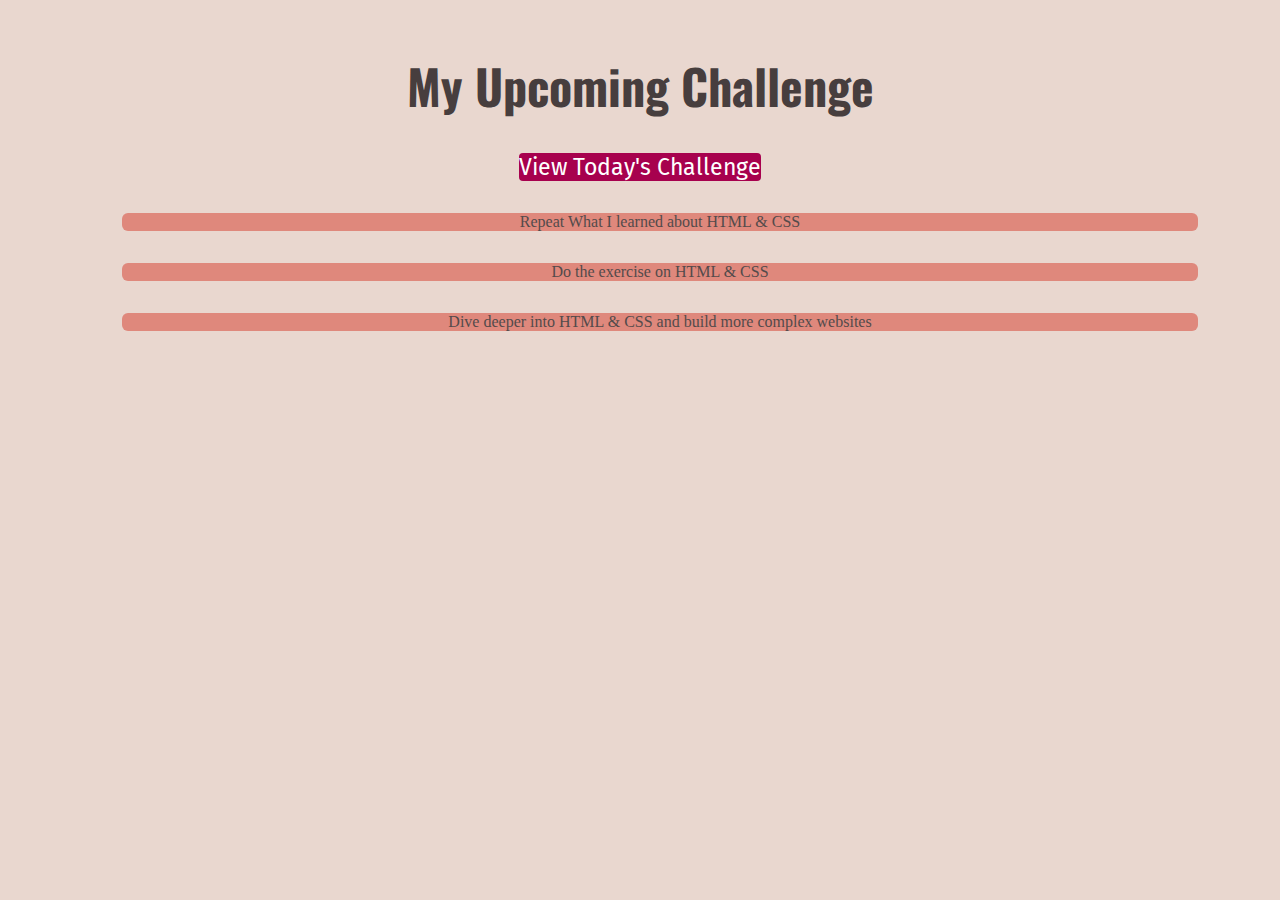
==== full-week.html @ e04f3d44 "fullstack-challenge" ====
<!DOCTYPE html>
<html lang="en">
  <head>
    <meta charset="UTF-8" />
    <link rel="preconnect" href="https://fonts.googleapis.com" />
    <link rel="preconnect" href="https://fonts.gstatic.com" crossorigin />
    <link
      href="https://fonts.googleapis.com/css2?family=Fira+Sans:ital,wght@0,700;1,400&family=Oswald:wght@700&display=swap"
      rel="stylesheet"
    />
    <link href="styles/shared.css" rel="stylesheet" />
    <link href="styles/full-week.css" rel="stylesheet" />
    <title>My Upcoming Challenge</title>
  </head>
  <body>
    <h1>My Upcoming Challenge</h1>
    <a href="index.html">View Today's Challenge</a>
    
    <ol>
        <li>Repeat What I learned about HTML & CSS</li>
        <li>Do the exercise on HTML & CSS</li>
        <li>Dive deeper into HTML & CSS and build more complex websites</li>
    </ol>

  </body>
</html>
---- styles/shared.css ----
body {
    /*body 안에 있는 요소를 가운데로 정렬시키고 싶을 때 사용 
    text-align은 태그 안의 요소들의 배치를 담당한다 그래서 이미지 태그에다가
    쓴다고해서 이미지의 정렬이 바뀌지 않고 이미지 밖에 쌓여져 있는 바디 태그를 수정해야함  */
    text-align: center;
    background-color: rgb(233,215,207);
    color: rgb(83,75,75);
    margin: 50px;
}

h1 {
  font-family: "Oswald", sans-serif;
}

p {
  font-family: "Fira Sans", sans-serif;
}

a {
  font-family: "Fira Sans", sans-serif;
  color: rgb(167, 1, 78);
  text-decoration: none;
}

/*hover 를 사용해서 마우스 커서를 올렸을 때 동작을 지정해줄 수 있다 */
a:hover {
  text-decoration: underline;
}
---- styles/full-week.css ----
h1{
  font-size: 48px;
  color: rgb(71,62,62)
}

a{
  background-color: rgb(167,1,78);
  color: white;
  border-radius: 4px;
  font-size: 23px;
}

a:hover{

  text-decoration: none;
  background-color: rgb(180,12,90);
}

ol{
  list-style: none;
}


li{ 
  background-color: rgb(223,136,124);
  border-radius: 6px;
  margin: 32px;
}
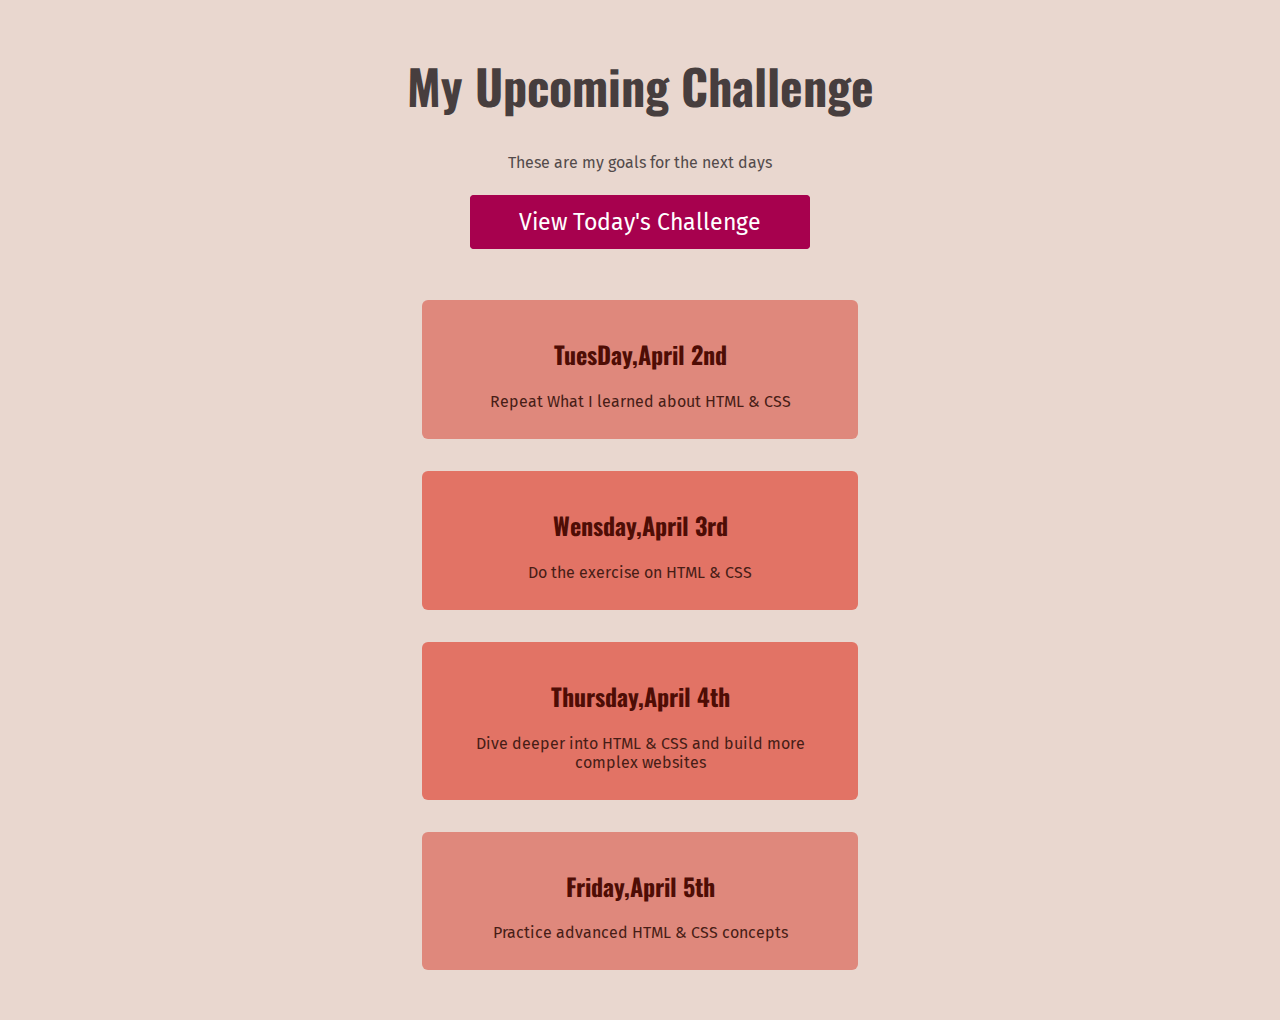
==== commit efd6cb91: "fullstack-challenge" ====
--- a/full-week.html
+++ b/full-week.html
@@ -13,14 +13,31 @@
     <title>My Upcoming Challenge</title>
   </head>
   <body>
-    <h1>My Upcoming Challenge</h1>
-    <a href="index.html">View Today's Challenge</a>
-    
-    <ol>
-        <li>Repeat What I learned about HTML & CSS</li>
-        <li>Do the exercise on HTML & CSS</li>
-        <li>Dive deeper into HTML & CSS and build more complex websites</li>
-    </ol>
+    <header>
+      <h1>My Upcoming Challenge</h1>
+      <p id="description">These are my goals for the next days</p>
+      <a href="index.html">View Today's Challenge</a>
+    </header>
+    <main>
+      <ol>
+        <li>
+          <h2>TuesDay,April 2nd</h2>
+          <p>Repeat What I learned about HTML & CSS</p>
+        </li>
+        <li class="highlight-goal">
+          <h2>Wensday,April 3rd</h2>
+          <p>Do the exercise on HTML & CSS</p>
+        </li>
 
+        <li class="highlight-goal">
+          <h2>Thursday,April 4th</h2>
+          <p>Dive deeper into HTML & CSS and build more complex websites</p>
+        </li>
+        <li>
+          <h2>Friday,April 5th</h2>
+          <p>Practice advanced HTML & CSS concepts</p>
+        </li>
+      </ol>
+    </main>
   </body>
 </html>
--- a/styles/full-week.css
+++ b/styles/full-week.css
@@ -1,33 +1,64 @@
-h1{
-  font-size: 48px;
-  color: rgb(71,62,62)
+header{
+  margin-bottom: 64px;
 }
 
-a{
-  background-color: rgb(167,1,78);
+h1 {
+  font-size: 48px;
+  color: rgb(71, 62, 62);
+  margin: 12px, 0;
+}
+
+/* 얘는 결합자를 사용하는 경우, header의 p 속성에 대한 스타일 변경 */
+/*header p {
+  margin-bottom: 36px;
+}*/
+
+/* 얘는 id 선택자를 이용해서 특정 부분의 스타일 업데이트 */
+#description{
+  margin-bottom: 36px;
+}
+
+a {
+  padding: 12px 48px;
+  background-color: rgb(167, 1, 78);
   color: white;
+  border: 1px solid rgb(167, 1, 78);
   border-radius: 4px;
   font-size: 23px;
 }
 
-a:hover{
-
+a:hover {
   text-decoration: none;
-  background-color: rgb(180,12,90);
+  background-color: rgb(180, 12, 90);
 }
 
-ol{
+ol {
   list-style: none;
+  width: 500px;
+  /* margin은 순서대로 위 오른쪽 아래 왼쪽, 오른쪽 왼쪽 auto 해주면 중앙정렬이 된다 */
+  margin: 36px auto 0 auto;
+  padding: 0;
 }
 
-
-li{ 
-  background-color: rgb(223,136,124);
+li {
+  padding: 16px;
+  background-color: rgb(223, 136, 124);
   border-radius: 6px;
   margin: 32px;
 }
 
+h2 {
+  color: rgb(78, 13, 5);
+  font-family: "Oswald", "sans-sarif";
+}
 
+/*결합자 사용하였을 때 */
+main p {
+  margin: 12px;
+  color: rgb(71,29,22);
+}
 
-
-
+/* 클래스를 사용하였을 떄, 우선순위는 클래스가 결합자 보다 높다 */
+.highlight-goal {
+  background-color: rgb(226,115,101);
+}
